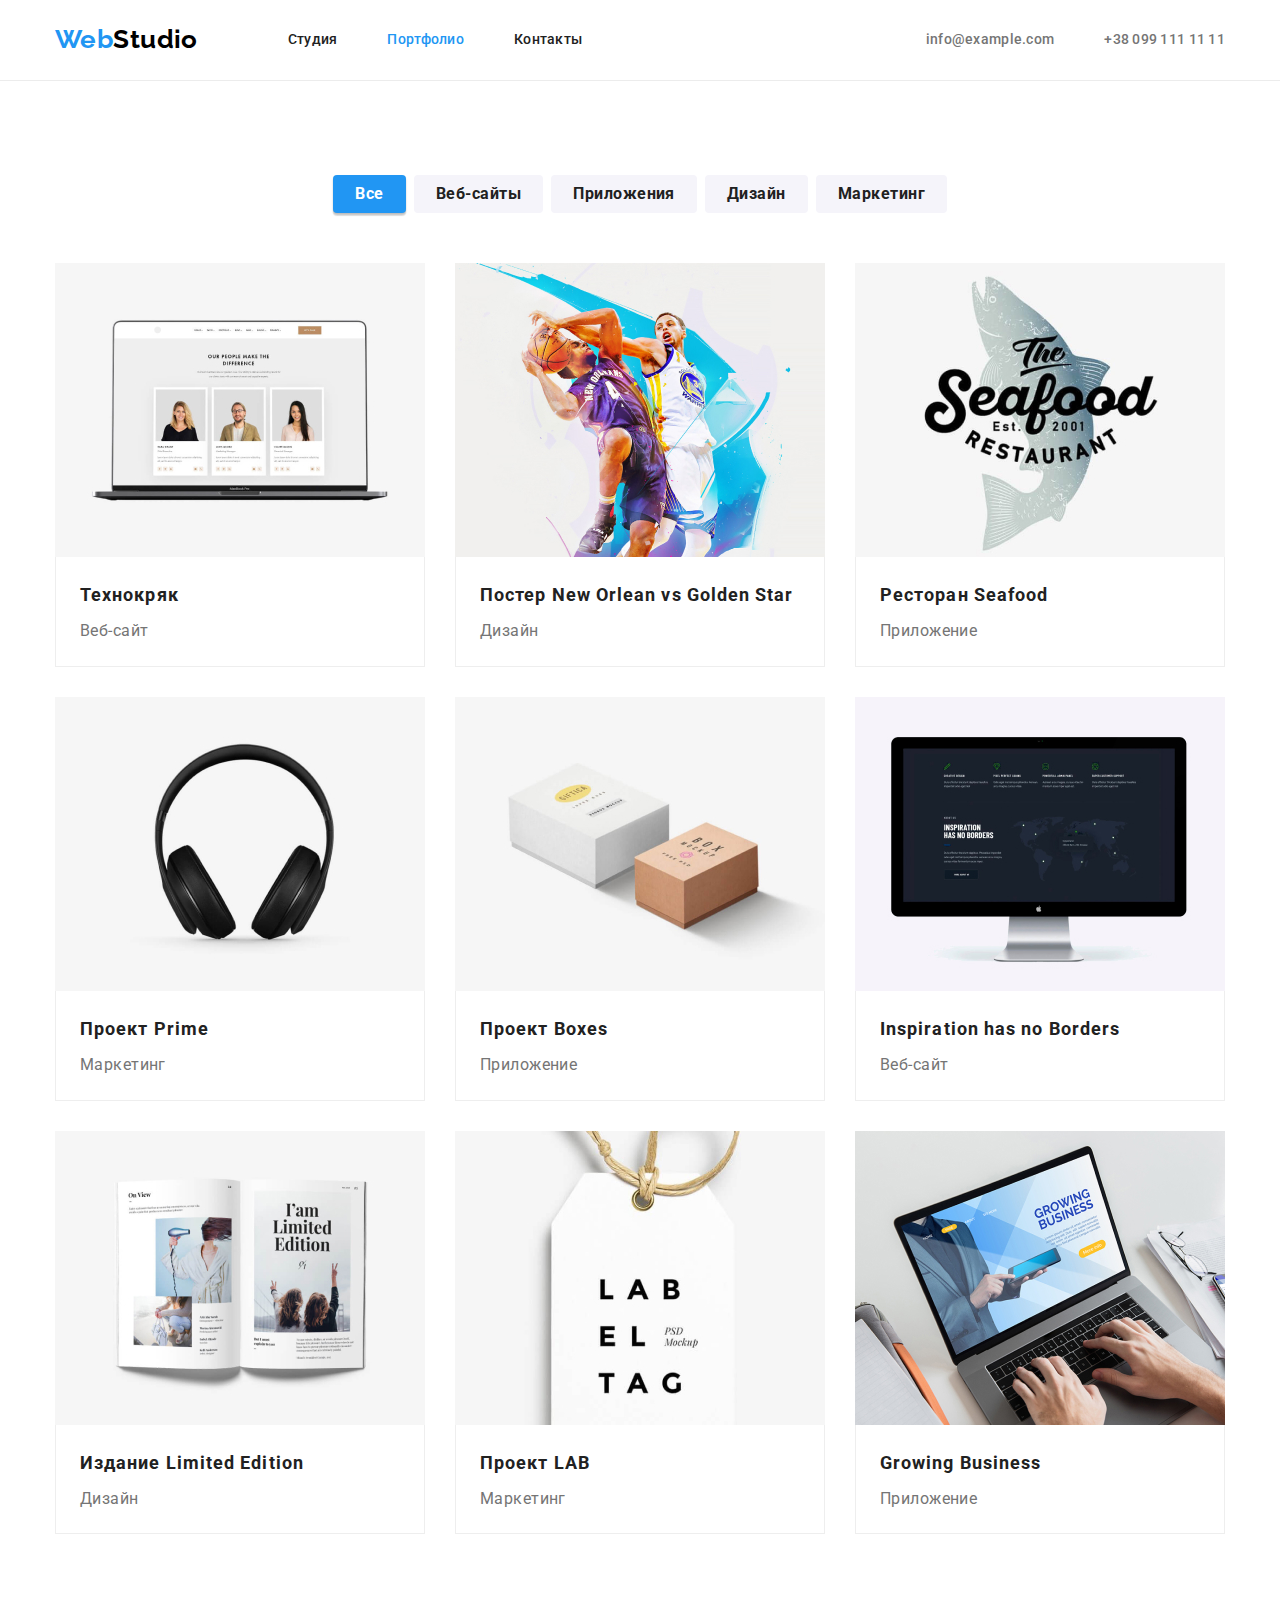
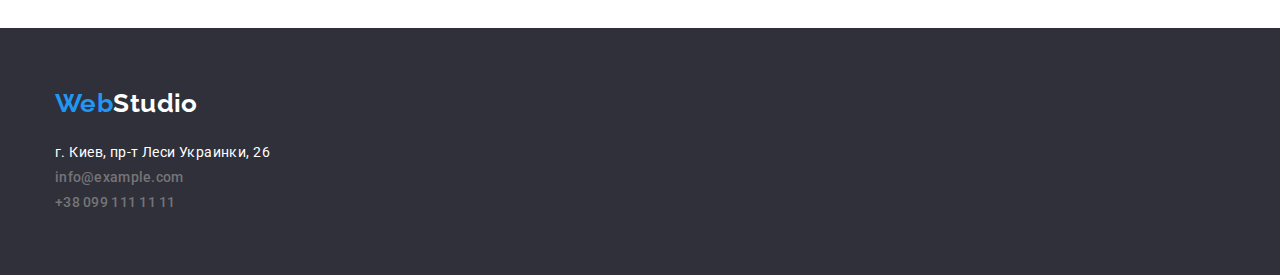
==== portfolio.html @ b79676b3 ":truck:" ====
<!DOCTYPE html>
<html lang="ru">
  <head>
    <meta charset="UTF-8" />
    <meta http-equiv="X-UA-Compatible" content="IE=edge" />
    <meta name="viewport" content="width=1600, initial-scale=1.0" />
    <title>Portfolio</title>
    <!-- Normalizer & fonts -->
    <link rel="stylesheet" href="./css/modern-normalize.min.css" />
    <link rel="preconnect" href="https://fonts.gstatic.com" />
    <link
      href="https://fonts.googleapis.com/css2?family=Raleway:wght@700&family=Roboto:wght@400;500;700;900&display=swap"
      rel="stylesheet"
    />
    <!-- Favicons -->
    <link
      rel="apple-touch-icon"
      sizes="76x76"
      href="./images/icons/favs/apple-touch-icon.png"
    />
    <link
      rel="icon"
      type="image/png"
      sizes="32x32"
      href="./images/icons/favs/favicon-32x32.png"
    />
    <link
      rel="icon"
      type="image/png"
      sizes="16x16"
      href="./images/icons/favs/favicon-16x16.png"
    />
    <link rel="manifest" href="./images/icons/favs/site.webmanifest" />
    <meta name="msapplication-TileColor" content="#2196f3" />
    <meta name="theme-color" content="#2196f3" />

    <!-- Site Styles -->
    <!-- <link rel="stylesheet" href="./css/common.css" />
    <link rel="stylesheet" href="./css/portfolio.css" /> -->
    <!-- TODO: Delete old styles -->
    <link rel="stylesheet" href="./css/styles.css">
  </head>
  <body>
    <!-- Header -->
    <header class="page-header">
      <div class="container main-nav">
        <!-- Logo -->
        <nav class="navigation">
          <div class="logo">
            <a href="./" class="logo__link"
              ><span class="logo__accent">Web</span>Studio</a
            >
          </div>

          <!-- Menu -->
          <ul class="menu list">
            <li class="menu__item">
              <a class="menu__link" href="./">Студия</a>
            </li>
            <li class="menu__item">
              <a class="menu__link current" href="portfolio.html">Портфолио</a>
            </li>
            <li class="menu__item">
              <a class="menu__link" href="">Контакты</a>
            </li>
          </ul>
        </nav>

        <!-- Login -->
        <ul class="contacts list">
          <li class="main-nav contacts__item">
            <a class="contacts__link" href="mailto://info@example.com"
              >info@example.com</a
            >
          </li>
          <li class="main-nav contacts__item">
            <a class="contacts__link" href="tel://+380991111111"
              >+38 099 111 11 11</a
            >
          </li>
        </ul>
      </div>
    </header>

    <!-- Main -->
    <main class="main">
      <!-- Our work -->
      <section class="section">
        <div class="container">
          <h1 class="section__heading hidden">Наши работы</h1>

          <!-- Filter -->
          <ul class="filter list">
            <li class="filter__item">
              <button type="button" class="filter__btn active button">
                Все
              </button>
            </li>
            <li class="filter__item">
              <button type="button" class="filter__btn button">
                Веб-сайты
              </button>
            </li>
            <li class="filter__item">
              <button type="button" class="filter__btn button">
                Приложения
              </button>
            </li>
            <li class="filter__item">
              <button type="button" class="filter__btn button">Дизайн</button>
            </li>
            <li class="filter__item">
              <button type="button" class="filter__btn button">
                Маркетинг
              </button>
            </li>
          </ul>
          <!-- Projects -->
          <ul class="project list">
            <li class="project__item">
              <img
                src="./images/portfolio/tehno.jpg"
                alt="Технокряк"
                width="370"
              />
              <div class="project__container">
                <h2 class="project__title">Технокряк</h2>
                <p class="project__descriptioon">Веб-сайт</p>
              </div>
            </li>
            <li class="project__item">
              <img
                src="./images/portfolio/new-orlean.jpg"
                alt="Постер New Orlean vs Golden Star"
                width="370"
              />
              <div class="project__container">
                <h2 class="project__title">Постер New Orlean vs Golden Star</h2>
                <p class="project__descriptioon">Дизайн</p>
              </div>
            </li>
            <li class="project__item">
              <img
                src="./images/portfolio/seafood.jpg"
                alt="Ресторан Seafood"
                width="370"
              />
              <div class="project__container">
                <h2 class="project__title">Ресторан Seafood</h2>
                <p class="project__descriptioon">Приложение</p>
              </div>
            </li>
            <li class="project__item">
              <img
                src="./images/portfolio/prime.jpg"
                alt="Проект Prime"
                width="370"
              />
              <div class="project__container">
                <h2 class="project__title">Проект Prime</h2>
                <p class="project__descriptioon">Маркетинг</p>
              </div>
            </li>
            <li class="project__item">
              <img
                src="./images/portfolio/boxes.jpg"
                alt="Проект Boxes"
                width="370"
              />
              <div class="project__container">
                <h2 class="project__title">Проект Boxes</h2>
                <p class="project__descriptioon">Приложение</p>
              </div>
            </li>
            <li class="project__item">
              <img
                src="./images/portfolio/inspiration.jpg"
                alt="Inspiration has no Borders"
                width="370"
              />
              <div class="project__container">
                <h2 class="project__title">Inspiration has no Borders</h2>
                <p class="project__descriptioon">Веб-сайт</p>
              </div>
            </li>
            <li class="project__item">
              <img
                src="./images/portfolio/limited-edition.jpg"
                alt="Издание Limited Edition"
                width="370"
              />
              <div class="project__container">
                <h2 class="project__title">Издание Limited Edition</h2>
                <p class="project__descriptioon">Дизайн</p>
              </div>
            </li>
            <li class="project__item">
              <img
                src="./images/portfolio/lab.jpg"
                alt="Проект LAB"
                width="370"
              />
              <div class="project__container">
                <h2 class="project__title">Проект LAB</h2>
                <p class="project__descriptioon">Маркетинг</p>
              </div>
            </li>
            <li class="project__item">
              <img
                src="./images/portfolio/growing-business.jpg"
                alt="Growing Business"
                width="370"
              />
              <div class="project__container">
                <h2 class="project__title">Growing Business</h2>
                <p class="project__descriptioon">Приложение</p>
              </div>
            </li>
          </ul>
        </div>
      </section>
    </main>

    <!-- Footer -->
    <footer class="footer">
      <div class="footer container">
        <div class="footer logo">
          <a href="./" class="logo__link"
            ><span class="logo__accent">Web</span>Studio</a
          >
        </div>

        <address class="footer contacts">
          г. Киев, пр-т Леси Украинки, 26
          <ul class="footer contacts list">
            <li class="footer contacts__item">
              <a class="contacts__link" href="mailto://info@example.com"
                >info@example.com</a
              >
            </li>
            <li class="footer contacts__item">
              <a class="contacts__link" href="tel://+380991111111"
                >+38 099 111 11 11</a
              >
            </li>
          </ul>
        </address>
      </div>
    </footer>
  </body>
</html>
---- css/styles.css ----
:root {
  --primary-bg-color: #fff;
  --secondary-bg: #f5f4fa;
  --ternary-bg: #2f303a;
  --primary-text-color: #757575;
  --title-text-color: #212121;
  --logo-color: #000;
  --accent: #2196f3;
  --border-color: #ececec;
  --border-box-color: #eeeeee;
}

body {
  display: flex;
  flex-direction: column;
  background: var(--primary-bg-color);
  color: var(--primary-text-color);

  font-family: 'Roboto', sans-serif;
  font-style: normal;
  font-weight: 400;
  font-size: 14px;
  line-height: 1.8;
  letter-spacing: 0.03em;
}

/*
   .d8888b.
  d88P  Y88b
  888    888
  888         .d88b.  88888b.d88b.  88888b.d88b.   .d88b.  88888b.
  888        d88""88b 888 "888 "88b 888 "888 "88b d88""88b 888 "88b
  888    888 888  888 888  888  888 888  888  888 888  888 888  888
  Y88b  d88P Y88..88P 888  888  888 888  888  888 Y88..88P 888  888
   "Y8888P"   "Y88P"  888  888  888 888  888  888  "Y88P"  888  888
   */

.list {
  list-style: none;
  padding: 0;
  margin: 0;
}

.hidden {
  display: none;
}

.section {
  padding-top: 94px;
  padding-bottom: 94px;
}

/* Wrapper */
.container {
  width: 1200px;
  margin-left: auto;
  margin-right: auto;
  padding-left: 15px;
  padding-right: 15px;
}

/* Header */
.page-header {
  color: var(--logo-color);
  border-bottom: 1px solid var(--border-color);
}

.page-header > .container {
  display: flex;
  align-items: center;
  justify-content: space-between;
}

.navigation {
  display: flex;
}
.navigation .logo__link {
  display: block;
  padding-top: 24px;
  padding-bottom: 24px;
}

/* Logo */
.logo {
  display: flex;
  font-family: Raleway, sans-serif;
  font-weight: 700;
  font-size: 26px;
  line-height: 1.2;
}

.logo__link {
  text-decoration: none;
  color: inherit;
}

.logo__accent {
  color: var(--accent);
}

/* Menu */
.menu {
  display: flex;
  margin-left: 90px;
}

.menu__item:not(:last-child) {
  margin-right: 50px;
}

/* Site nav */
.menu__link {
  display: block;
  padding-top: 32px;
  padding-bottom: 32px;
  color: var(--title-text-color);
  text-decoration: none;
  font-weight: 500;
  line-height: 1.14;
  letter-spacing: 0.02em;
}

.current,
.menu__link:hover,
.menu__link:focus {
  color: var(--accent);
}

/* Contacts Header */
.page-header .contacts {
  display: flex;
}

.main-nav.contacts__item > .contacts__link {
  display: flex;
  align-items: center;
  padding-top: 32px;
  padding-bottom: 32px;
}

.main-nav.contacts__item + .main-nav.contacts__item {
  margin-left: 50px;
}

/* Common Contacts */
.contacts {
  font-style: normal;
}

.contacts__link.link-mail::before {
  content: '';
  display: inline-block;
  background-image: url('../images/connect/envelope.svg');

  width: 16px;
  height: 16px;
  background-repeat: no-repeat;
  background-position: 50% 50%;
  margin-right: 10px;
}

.link-phone::before {
  display: inline-block;
  content: '';
  width: 10px;
  min-height: 16px;
  background-image: url('../images/connect/smartphone.svg');
  background-repeat: no-repeat;
  background-position: 50% 50%;
  margin-right: 10px;
}

.contacts__link {
  font-weight: 500;
  line-height: 1.14;
  letter-spacing: 0.02em;
  text-decoration: none;
  color: var(--primary-text-color);
}

.contacts__link:hover,
.contacts__link:focus {
  color: var(--accent);
}

/* Buttons */
.button {
  color: var(--primary-bg-color);
  background-color: var(--accent);
  border-radius: 4px;
  border: none;
  height: 50px;
  display: inline-block;
  padding: 10px 32px;
  min-width: 200px;

  font-family: inherit;
  font-weight: 700;
  font-size: 16px;
  line-height: 1.8;
  letter-spacing: 0.06em;
  text-decoration: none;
  cursor: pointer;
}

.button:hover {
  transition-duration: 0.4s;
  box-shadow: 0 4px 4px rgba(0, 0, 0, 0.15);
}

/* Footer */
.footer {
  background-color: var(--ternary-bg);
  color: var(--primary-bg-color);
}

.footer.container {
  padding-top: 60px;
  padding-bottom: 60px;
}

.footer.logo {
  margin-bottom: 20px;
}

.footer.logo__link {
  color: var(--primary-bg-color);
}

.footer.contacts__item {
  margin-top: 9;
}

/*
  888b     d888          d8b
  8888b   d8888          Y8P
  88888b.d88888
  888Y88888P888  8888b.  888 88888b.
  888 Y888P 888     "88b 888 888 "88b
  888  Y8P  888 .d888888 888 888  888
  888   "   888 888  888 888 888  888
  888       888 "Y888888 888 888  888
  */
/* Hero */
.hero {
  background-color: var(--ternary-bg);
  background-image: linear-gradient(
      to bottom,
      rgba(47, 48, 58, 0.4),
      rgba(47, 48, 58, 0.4)
    ),
    url('../images/hero_bg.jpg');
  background-position: 50% 50%;
  background-size: cover;
  text-align: center;
}

.hero > .container {
  padding: 200px;
}

.hero__title {
  margin-top: 0;
  margin-bottom: 30px;
  padding: 0;
  color: var(--primary-bg-color);
  font-weight: 900;
  font-size: 44px;
  line-height: 1.3;
  letter-spacing: 0.06em;
  text-transform: uppercase;
}

/* Sections */
.section__heading {
  margin-top: 0;
  margin-bottom: 50px;
  color: var(--title-text-color);
  font-weight: 700;
  font-size: 36px;
  line-height: 1.14;
  text-align: center;
  letter-spacing: 0.03em;
}

/* Features */
.features__title {
  margin-top: 0;
  margin-bottom: 10px;
  color: var(--title-text-color);
  font-weight: 700;
  line-height: 1.14;
  letter-spacing: 0.03em;
  text-transform: uppercase;
  color: var(--title-text-color);
}

.features.list {
  display: flex;
}

/* Icons background */
.features__item::before {
  display: block;
  content: '';
  min-width: 270px;
  height: 120px;
  background-color: var(--secondary-bg);

  border-radius: 4px;
  margin-bottom: 30px;
}

/* Icons */
.features__item:nth-child(1)::before {
  content: '';
  background-image: url(../images/icons/antenna.svg);
  background-size: 70px;
  background-position: center;
  background-repeat: no-repeat;
}

.features__item:nth-child(2)::before {
  content: '';
  background-image: url(../images/icons/clock.svg);
  background-size: 70px;
  background-position: center;
  background-repeat: no-repeat;
}

.features__item:nth-child(3)::before {
  content: '';
  background-image: url(../images/icons/diagram.svg);
  background-size: 70px;
  background-position: center;
  background-repeat: no-repeat;
}

.features__item:nth-child(4)::before {
  content: '';
  background-image: url(../images/icons/astronaut.svg);
  background-size: 70px;
  background-position: center;
  background-repeat: no-repeat;
}

.features__item + .features__item {
  margin-left: 30px;
}

.features p {
  margin-top: 0;
  margin-bottom: 0;
}

.section.development {
  padding-top: 0;
}

/* Development */
.dev.list {
  display: flex;
}

.dev__item + .dev__item {
  margin-left: 30px;
}

/* Team */
.section.team {
  background-color: var(--secondary-bg);
}

.team.list {
  display: flex;
}

.team__item + .team__item {
  margin-left: 30px;
}

.team__item {
  padding-bottom: 30px;
  background-color: var(--primary-bg-color);
  font-size: 16px;
  line-height: 1.14;
  text-align: center;
}

.team__title {
  margin-top: 30px;
  margin-bottom: 0;
  color: var(--title-text-color);
  font-weight: 500;
  font-size: 16px;
  line-height: 1.18;
}

.team__item p {
  margin-top: 10px;
  margin-bottom: 0;
}

/*
  8888888b.                  888     .d888         888 d8b
  888   Y88b                 888    d88P"          888 Y8P
  888    888                 888    888            888
  888   d88P .d88b.  888d888 888888 888888 .d88b.  888 888  .d88b.
  8888888P" d88""88b 888P"   888    888   d88""88b 888 888 d88""88b
  888       888  888 888     888    888   888  888 888 888 888  888
  888       Y88..88P 888     Y88b.  888   Y88..88P 888 888 Y88..88P
  888        "Y88P"  888      "Y888 888    "Y88P"  888 888  "Y88P"
*/

/* Filter */
.filter {
  display: flex;
  align-items: center;
  justify-content: center;
  margin-bottom: 50px;
}

.filter__item:not(:last-child) {
  margin-right: 8px;
}

/* Filter Buttons */
.filter__btn {
  min-width: 73px;
  height: 38px;
  padding: 6px 22px;
  background-color: var(--secondary-bg);
  color: var(--title-text-color);
  font-size: 16px;
  line-height: 1.62;
  text-align: center;
  letter-spacing: 0.03em;
}

.filter__btn.active,
.filter__btn:hover,
.filter__btn:focus {
  background-color: var(--accent);
  color: var(--primary-bg-color);
  box-shadow: 0px 3px 1px rgba(0, 0, 0, 0.1), 0px 1px 2px rgba(0, 0, 0, 0.08),
    0px 2px 2px rgba(0, 0, 0, 0.12);
}

/* Projects */
.project {
  display: flex;
  flex-wrap: wrap;
}

.project__container {
  border: 1px solid var(--border-box-color);
  border-top: none;
  margin-top: 0;
  padding-top: 20px;
  padding-bottom: 20px;
  padding-left: 24px;
}
.project__item img {
  margin: none;
  display: block;
}

.project__item:not(:nth-child(3n)) {
  margin-right: 30px;
}

.project__item:not(:nth-last-child(-n + 3)) {
  margin-bottom: 30px;
}
/* Project text */
.project__title {
  margin: 0;
  color: var(--title-text-color);
  font-size: 18px;
  line-height: 2;
  font-weight: 700;
  letter-spacing: 0.06em;
}

.project__descriptioon {
  margin-top: 4px;
  margin-bottom: 0;
  font-size: 16px;
  line-height: 1.8;
}
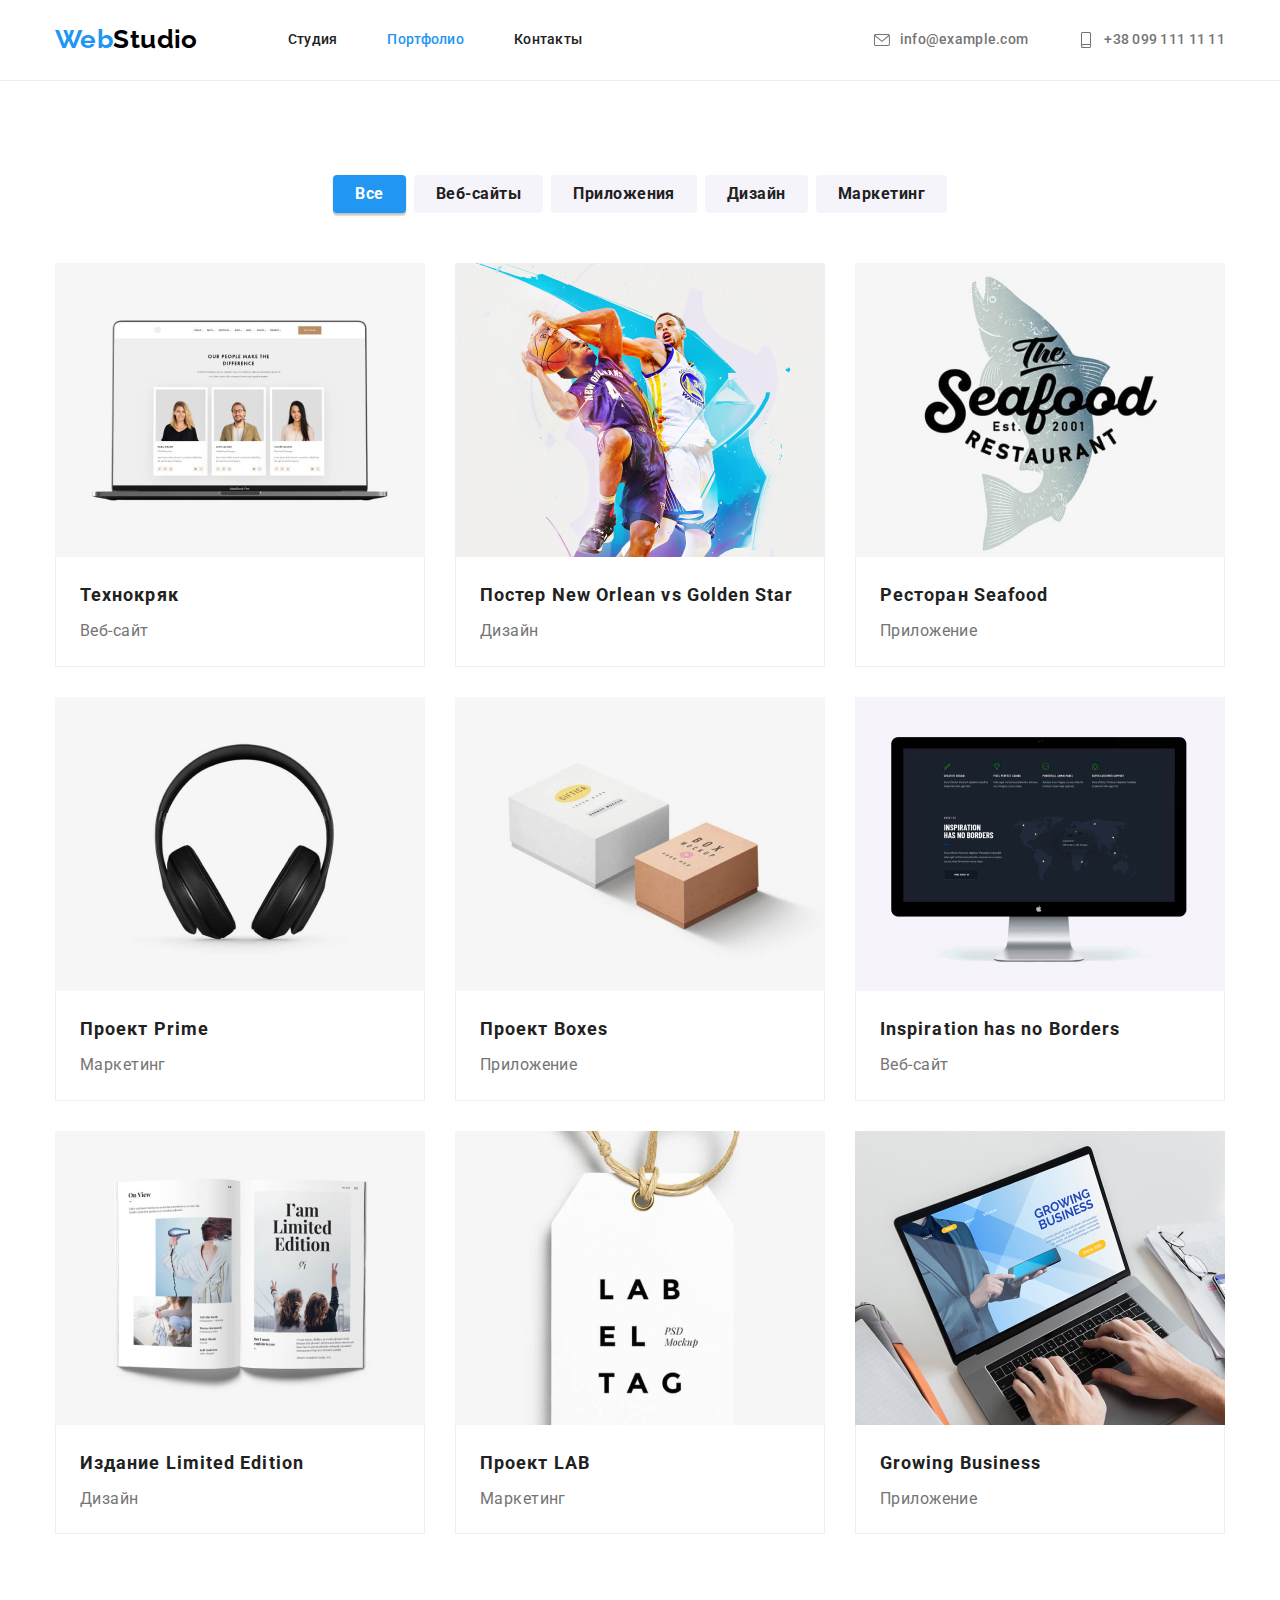
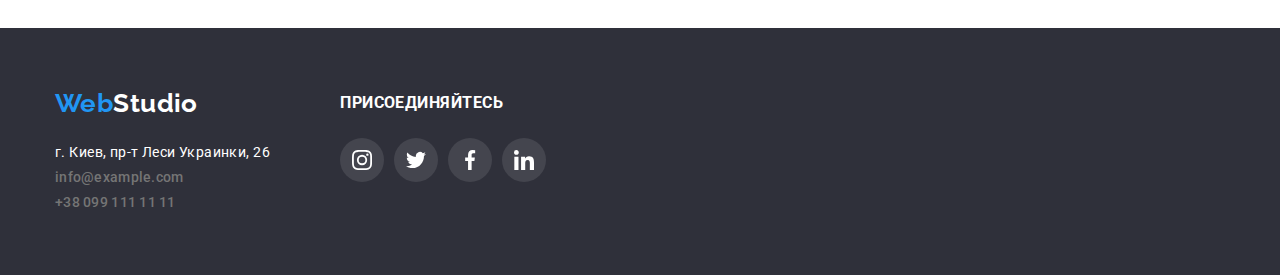
==== commit 06408a08: "Social links part #3" ====
--- a/portfolio.html
+++ b/portfolio.html
@@ -35,10 +35,7 @@
     <meta name="theme-color" content="#2196f3" />
 
     <!-- Site Styles -->
-    <!-- <link rel="stylesheet" href="./css/common.css" />
-    <link rel="stylesheet" href="./css/portfolio.css" /> -->
-    <!-- TODO: Delete old styles -->
-    <link rel="stylesheet" href="./css/styles.css">
+    <link rel="stylesheet" href="./css/styles.css" />
   </head>
   <body>
     <!-- Header -->
@@ -66,16 +63,22 @@
           </ul>
         </nav>
 
-        <!-- Login -->
+        <!-- Contacts -->
         <ul class="contacts list">
           <li class="main-nav contacts__item">
-            <a class="contacts__link" href="mailto://info@example.com"
-              >info@example.com</a
+            <a class="contacts__link" href="mailto://info@example.com">
+              <svg class="link-icon">
+                <use href="./images/icons/sprites.svg#envelope"></use>
+              </svg>
+              info@example.com</a
             >
           </li>
           <li class="main-nav contacts__item">
-            <a class="contacts__link" href="tel://+380991111111"
-              >+38 099 111 11 11</a
+            <a class="contacts__link" href="tel://+380991111111">
+              <svg class="link-icon">
+                <use href="./images/icons/sprites.svg#smartphone"></use>
+              </svg>
+              +38 099 111 11 11</a
             >
           </li>
         </ul>
@@ -224,27 +227,64 @@
     <!-- Footer -->
     <footer class="footer">
       <div class="footer container">
-        <div class="footer logo">
-          <a href="./" class="logo__link"
-            ><span class="logo__accent">Web</span>Studio</a
-          >
-        </div>
-
-        <address class="footer contacts">
-          г. Киев, пр-т Леси Украинки, 26
-          <ul class="footer contacts list">
-            <li class="footer contacts__item">
-              <a class="contacts__link" href="mailto://info@example.com"
-                >info@example.com</a
-              >
-            </li>
-            <li class="footer contacts__item">
-              <a class="contacts__link" href="tel://+380991111111"
-                >+38 099 111 11 11</a
-              >
-            </li>
-          </ul>
-        </address>
+        <section class="footer__item">
+          <h2 class="hidden">Адрес</h2>
+          <div class="footer logo">
+            <a href="./" class="logo__link"
+              ><span class="logo__accent">Web</span>Studio</a
+            >
+          </div>
+
+          <address class="footer contacts">
+            г. Киев, пр-т Леси Украинки, 26
+            <ul class="footer contacts list">
+              <li class="footer contacts__item">
+                <a class="contacts__link" href="mailto://info@example.com"
+                  >info@example.com</a
+                >
+              </li>
+              <li class="footer contacts__item">
+                <a class="contacts__link" href="tel://+380991111111"
+                  >+38 099 111 11 11</a
+                >
+              </li>
+            </ul>
+          </address>
+        </section>
+
+        <section class="footer__item join">
+          <h3 class="join__title">присоединяйтесь</h3>
+          <ul class="join__social list">
+            <li class="join__item">
+              <a class="join social__link" href="">
+                <svg class="social-icon">
+                  <use href="./images/icons/sprites.svg#instagram"></use>
+                </svg>
+              </a>
+            </li>
+            <li class="join__item">
+              <a class="join social__link" href="">
+                <svg class="social-icon">
+                  <use href="./images/icons/sprites.svg#twitter"></use>
+                </svg>
+              </a>
+            </li>
+            <li class="join__item">
+              <a class="join social__link" href="">
+                <svg class="social-icon">
+                  <use href="./images/icons/sprites.svg#facebook"></use>
+                </svg>
+              </a>
+            </li>
+            <li class="join__item">
+              <a class="join social__link" href="">
+                <svg class="social-icon">
+                  <use href="./images/icons/sprites.svg#linkedin"></use>
+                </svg>
+              </a>
+            </li>
+          </ul>
+        </section>
       </div>
     </footer>
   </body>
--- a/css/styles.css
+++ b/css/styles.css
@@ -8,6 +8,7 @@
   --accent: #2196f3;
   --border-color: #ececec;
   --border-box-color: #eeeeee;
+  --ternary-buttons: #afb1b8;
 }
 
 body {
@@ -22,6 +23,22 @@
   font-size: 14px;
   line-height: 1.8;
   letter-spacing: 0.03em;
+}
+
+h1,
+h2,
+h3,
+h4,
+h5,
+h6,
+p {
+  margin: 0;
+}
+
+img {
+  display: block;
+  max-width: 100%;
+  height: auto;
 }
 
 /*
@@ -42,7 +59,9 @@
 }
 
 .hidden {
-  display: none;
+  visibility: hidden;
+  pointer-events: none;
+  position: absolute;
 }
 
 .section {
@@ -59,7 +78,12 @@
   padding-right: 15px;
 }
 
-/* Header */
+/*
+_  _ ____ ____ ___  ____ ____
+|__| |___ |__| |  \ |___ |__/
+|  | |___ |  | |__/ |___ |  \
+
+*/
 .page-header {
   color: var(--logo-color);
   border-bottom: 1px solid var(--border-color);
@@ -80,7 +104,11 @@
   padding-bottom: 24px;
 }
 
-/* Logo */
+/*
+ |   _   _   _
+ |_ (_) (_| (_)
+         _|
+*/
 .logo {
   display: flex;
   font-family: Raleway, sans-serif;
@@ -98,7 +126,10 @@
   color: var(--accent);
 }
 
-/* Menu */
+/*
+ |\/|  _  ._
+ |  | (/_ | | |_|
+*/
 .menu {
   display: flex;
   margin-left: 90px;
@@ -126,6 +157,15 @@
   color: var(--accent);
 }
 
+/*
+____ ____ _  _ ___ ____ ____ ___ ____
+|    |  | |\ |  |  |__| |     |  [__
+|___ |__| | \|  |  |  | |___  |  ___]
+*/
+.contacts {
+  font-style: normal;
+}
+
 /* Contacts Header */
 .page-header .contacts {
   display: flex;
@@ -142,32 +182,11 @@
   margin-left: 50px;
 }
 
-/* Common Contacts */
-.contacts {
-  font-style: normal;
-}
-
-.contacts__link.link-mail::before {
-  content: '';
-  display: inline-block;
-  background-image: url('../images/connect/envelope.svg');
-
+.link-icon {
+  fill: currentColor;
+  margin-right: 10px;
   width: 16px;
   height: 16px;
-  background-repeat: no-repeat;
-  background-position: 50% 50%;
-  margin-right: 10px;
-}
-
-.link-phone::before {
-  display: inline-block;
-  content: '';
-  width: 10px;
-  min-height: 16px;
-  background-image: url('../images/connect/smartphone.svg');
-  background-repeat: no-repeat;
-  background-position: 50% 50%;
-  margin-right: 10px;
 }
 
 .contacts__link {
@@ -183,7 +202,68 @@
   color: var(--accent);
 }
 
-/* Buttons */
+/*
+____ ____ ____ ___ ____ ____
+|___ |  | |  |  |  |___ |__/
+|    |__| |__|  |  |___ |  \
+*/
+.footer {
+  background-color: var(--ternary-bg);
+  color: var(--primary-bg-color);
+}
+
+.footer.container {
+  padding-top: 60px;
+  padding-bottom: 60px;
+  display: flex;
+}
+
+.footer.logo {
+  margin-bottom: 20px;
+}
+
+.footer.logo__link {
+  color: var(--primary-bg-color);
+}
+
+.footer.contacts__item {
+  margin-top: 9;
+}
+
+.footer__item:not(:last-child) {
+  margin-right: 70px;
+}
+
+/*
+ _ ____ _ _  _
+ | |  | | |\ |
+_| |__| | | \|
+
+*/
+.join__social {
+  display: flex;
+}
+
+.join__title {
+  margin-bottom: 20px;
+  font-weight: 700;
+  letter-spacing: 0.03em;
+  text-transform: uppercase;
+}
+
+.join__item:not(:last-child) {
+  margin-right: 10px;
+}
+
+.join.social__link {
+  background: rgba(255, 255, 255, 0.1);
+}
+
+/*
+___  _  _ ___ ___ ____ _  _ ____
+|__] |  |  |   |  |  | |\ | [__
+|__] |__|  |   |  |__| | \| ___]
+*/
 .button {
   color: var(--primary-bg-color);
   background-color: var(--accent);
@@ -203,32 +283,10 @@
   cursor: pointer;
 }
 
-.button:hover {
+.button:hover,
+.button:focus {
   transition-duration: 0.4s;
   box-shadow: 0 4px 4px rgba(0, 0, 0, 0.15);
-}
-
-/* Footer */
-.footer {
-  background-color: var(--ternary-bg);
-  color: var(--primary-bg-color);
-}
-
-.footer.container {
-  padding-top: 60px;
-  padding-bottom: 60px;
-}
-
-.footer.logo {
-  margin-bottom: 20px;
-}
-
-.footer.logo__link {
-  color: var(--primary-bg-color);
-}
-
-.footer.contacts__item {
-  margin-top: 9;
 }
 
 /*
@@ -241,7 +299,11 @@
   888   "   888 888  888 888 888  888
   888       888 "Y888888 888 888  888
   */
-/* Hero */
+/*
+_  _ ____ ____ ____
+|__| |___ |__/ |  |
+|  | |___ |  \ |__|
+*/
 .hero {
   background-color: var(--ternary-bg);
   background-image: linear-gradient(
@@ -271,7 +333,11 @@
   text-transform: uppercase;
 }
 
-/* Sections */
+/*
+____ ____ ____ ___ _ ____ _  _ ____
+[__  |___ |     |  | |  | |\ | [__
+___] |___ |___  |  | |__| | \| ___]
+*/
 .section__heading {
   margin-top: 0;
   margin-bottom: 50px;
@@ -283,7 +349,11 @@
   letter-spacing: 0.03em;
 }
 
-/* Features */
+/*
+____ ____ ____ ___ _  _ ____ ____ ____
+|___ |___ |__|  |  |  | |__/ |___ [__
+|    |___ |  |  |  |__| |  \ |___ ___]
+*/
 .features__title {
   margin-top: 0;
   margin-bottom: 10px;
@@ -299,51 +369,6 @@
   display: flex;
 }
 
-/* Icons background */
-.features__item::before {
-  display: block;
-  content: '';
-  min-width: 270px;
-  height: 120px;
-  background-color: var(--secondary-bg);
-
-  border-radius: 4px;
-  margin-bottom: 30px;
-}
-
-/* Icons */
-.features__item:nth-child(1)::before {
-  content: '';
-  background-image: url(../images/icons/antenna.svg);
-  background-size: 70px;
-  background-position: center;
-  background-repeat: no-repeat;
-}
-
-.features__item:nth-child(2)::before {
-  content: '';
-  background-image: url(../images/icons/clock.svg);
-  background-size: 70px;
-  background-position: center;
-  background-repeat: no-repeat;
-}
-
-.features__item:nth-child(3)::before {
-  content: '';
-  background-image: url(../images/icons/diagram.svg);
-  background-size: 70px;
-  background-position: center;
-  background-repeat: no-repeat;
-}
-
-.features__item:nth-child(4)::before {
-  content: '';
-  background-image: url(../images/icons/astronaut.svg);
-  background-size: 70px;
-  background-position: center;
-  background-repeat: no-repeat;
-}
-
 .features__item + .features__item {
   margin-left: 30px;
 }
@@ -353,11 +378,40 @@
   margin-bottom: 0;
 }
 
+/*
+_ ____ ____ _  _ ____
+| |    |  | |\ | [__
+| |___ |__| | \| ___]
+
+*/
+
+.icon__wrapper {
+  display: flex;
+  justify-content: center;
+  align-items: center;
+  width: 270px;
+  height: 120px;
+  background-color: var(--secondary-bg);
+  border-radius: 4px;
+  margin-bottom: 30px;
+}
+
+.features-icon {
+  width: 70px;
+  height: 70px;
+}
+
+/*
+___  ____ _  _ ____ _    ____ ___  _  _ ____ _  _ ___
+|  \ |___ |  | |___ |    |  | |__] |\/| |___ |\ |  |
+|__/ |___  \/  |___ |___ |__| |    |  | |___ | \|  |
+
+*/
+
 .section.development {
   padding-top: 0;
 }
 
-/* Development */
 .dev.list {
   display: flex;
 }
@@ -366,7 +420,12 @@
   margin-left: 30px;
 }
 
-/* Team */
+/*
+___ ____ ____ _  _
+ |  |___ |__| |\/|
+ |  |___ |  | |  |
+
+*/
 .section.team {
   background-color: var(--secondary-bg);
 }
@@ -382,6 +441,9 @@
 .team__item {
   padding-bottom: 30px;
   background-color: var(--primary-bg-color);
+  box-shadow: 0px 1px 3px rgba(0, 0, 0, 0.12), 0px 1px 1px rgba(0, 0, 0, 0.14),
+    0px 2px 1px rgba(0, 0, 0, 0.2);
+  border-radius: 0px 0px 4px 4px;
   font-size: 16px;
   line-height: 1.14;
   text-align: center;
@@ -398,7 +460,87 @@
 
 .team__item p {
   margin-top: 10px;
+  margin-bottom: 16px;
+}
+
+/*
+_ ____ ____ _  _ ____
+| |    |  | |\ | [__
+| |___ |__| | \| ___]
+
+*/
+.social {
+  display: flex;
+  justify-content: center;
+}
+
+.social__item:not(:last-child) {
+  margin-right: 10px;
+}
+
+.social__link {
+  display: flex;
+  justify-content: center;
+  align-items: center;
+  width: 44px;
+  height: 44px;
+  border-radius: 50%;
+  color: var(--border);
+}
+.social__link:hover,
+.social__link:focus {
+  color: var(--primary-bg-color);
+  background-color: var(--accent);
+}
+
+.social-icon {
+  fill: currentColor;
+  width: 20px;
+  height: 20px;
+}
+
+/*
+___  ____ ____ ___ _  _ ____ ____ ____
+|__] |__| |__/  |  |\ | |___ |__/ [__
+|    |  | |  \  |  | \| |___ |  \ ___]
+*/
+
+.partners {
+  text-align: center;
+}
+
+.partners__list {
+  display: flex;
+  justify-content: center;
+  margin-top: 0px;
   margin-bottom: 0;
+}
+
+.partners__items:not(:last-child) {
+  margin-right: 30px;
+}
+
+/* Partners links & icons */
+.partners__link {
+  display: flex;
+  align-items: center;
+  width: 170px;
+  height: 90px;
+  border: 1px solid var(--ternary-buttons);
+  border-radius: 4px;
+  color: var(--ternary-buttons);
+  margin: 0;
+}
+
+.partners__link:hover,
+.partners__link:focus {
+  color: var(--accent);
+  border-color: var(--accent);
+}
+
+.partner-icon {
+  fill: currentColor;
+  height: 50px;
 }
 
 /*
@@ -412,7 +554,11 @@
   888        "Y88P"  888      "Y888 888    "Y88P"  888 888  "Y88P"
 */
 
-/* Filter */
+/*
+____ _ _    ___ ____ ____
+|___ | |     |  |___ |__/
+|    | |___  |  |___ |  \
+*/
 .filter {
   display: flex;
   align-items: center;
@@ -424,7 +570,11 @@
   margin-right: 8px;
 }
 
-/* Filter Buttons */
+/*
+  _                   _
+ |_ o | _|_  _  ._   |_)    _|_ _|_  _  ._   _
+ |  | |  |_ (/_ |    |_) |_| |_  |_ (_) | | _>
+*/
 .filter__btn {
   min-width: 73px;
   height: 38px;
@@ -446,7 +596,11 @@
     0px 2px 2px rgba(0, 0, 0, 0.12);
 }
 
-/* Projects */
+/*
+___  ____ ____  _ ____ ____ ___ ____
+|__] |__/ |  |  | |___ |     |  [__
+|    |  \ |__| _| |___ |___  |  ___]
+*/
 .project {
   display: flex;
   flex-wrap: wrap;
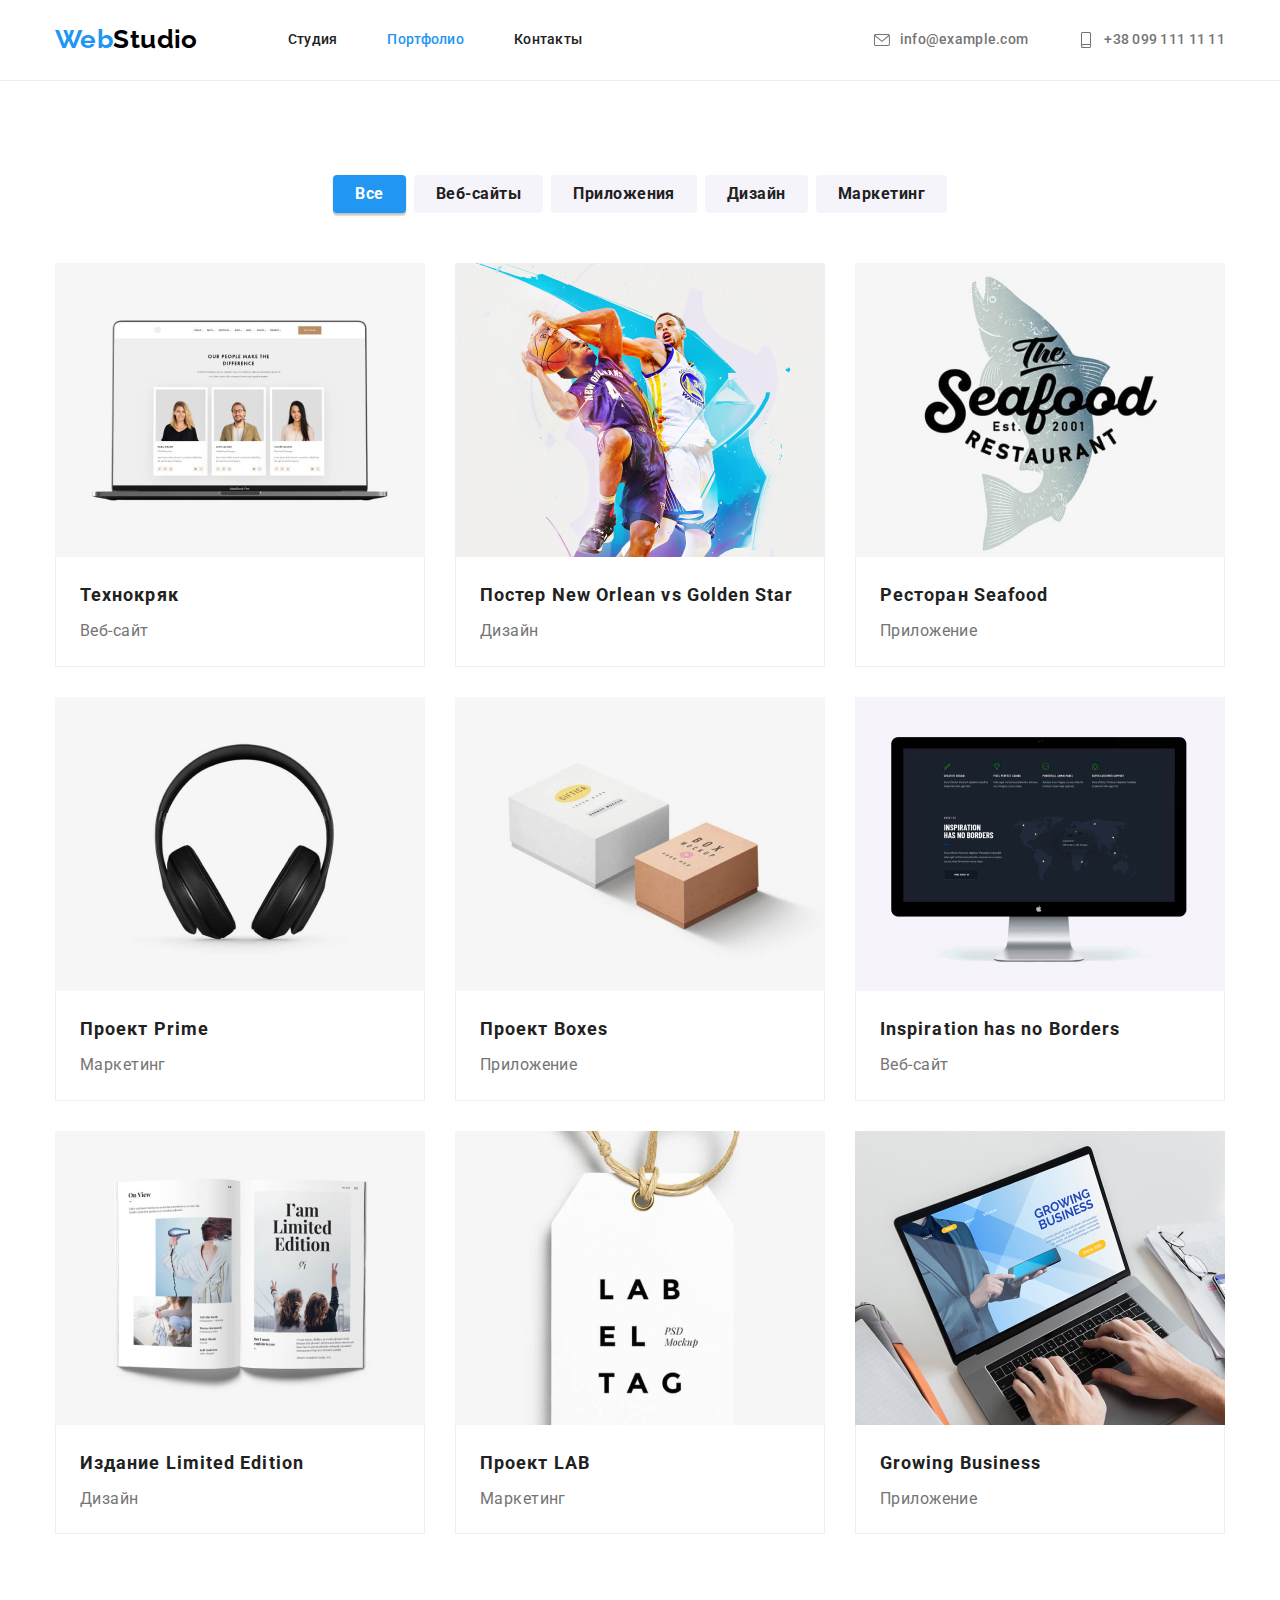
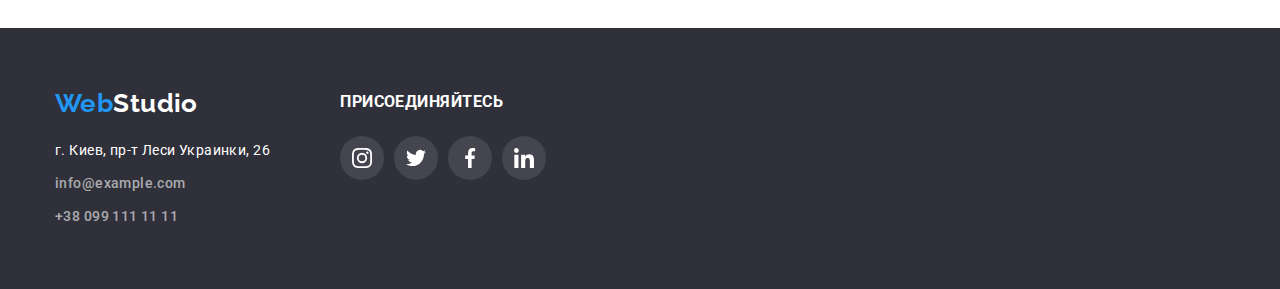
==== commit b39a54b8: ":bug:" ====
--- a/portfolio.html
+++ b/portfolio.html
@@ -118,6 +118,7 @@
               </button>
             </li>
           </ul>
+
           <!-- Projects -->
           <ul class="project list">
             <li class="project__item">
@@ -229,8 +230,8 @@
       <div class="footer container">
         <section class="footer__item">
           <h2 class="hidden">Адрес</h2>
-          <div class="footer logo">
-            <a href="./" class="logo__link"
+          <div class="logo">
+            <a href="" class="logo__link"
               ><span class="logo__accent">Web</span>Studio</a
             >
           </div>
@@ -239,12 +240,14 @@
             г. Киев, пр-т Леси Украинки, 26
             <ul class="footer contacts list">
               <li class="footer contacts__item">
-                <a class="contacts__link" href="mailto://info@example.com"
+                <a
+                  class="footer contacts__link"
+                  href="mailto://info@example.com"
                   >info@example.com</a
                 >
               </li>
               <li class="footer contacts__item">
-                <a class="contacts__link" href="tel://+380991111111"
+                <a class="footer contacts__link" href="tel://+380991111111"
                   >+38 099 111 11 11</a
                 >
               </li>
@@ -253,6 +256,7 @@
         </section>
 
         <section class="footer__item join">
+          <h2 class="hidden">Социальные сети</h2>
           <h3 class="join__title">присоединяйтесь</h3>
           <ul class="join__social list">
             <li class="join__item">
--- a/css/styles.css
+++ b/css/styles.css
@@ -9,6 +9,7 @@
   --border-color: #ececec;
   --border-box-color: #eeeeee;
   --ternary-buttons: #afb1b8;
+  --footer-links-color: rgba(255, 255, 255, 0.6);
 }
 
 body {
@@ -210,6 +211,9 @@
 .footer {
   background-color: var(--ternary-bg);
   color: var(--primary-bg-color);
+  font-size: 14px;
+  line-height: 1.71;
+  letter-spacing: 0.03em;
 }
 
 .footer.container {
@@ -218,16 +222,21 @@
   display: flex;
 }
 
-.footer.logo {
+.footer__item > .logo {
   margin-bottom: 20px;
 }
 
-.footer.logo__link {
-  color: var(--primary-bg-color);
+.footer.contacts__link {
+  color: var(--footer-links-color);
+}
+
+.contacts__link:hover,
+.contacts__link:focus {
+  color: var(--accent);
 }
 
 .footer.contacts__item {
-  margin-top: 9;
+  margin-top: 9px;
 }
 
 .footer__item:not(:last-child) {
@@ -269,7 +278,6 @@
   background-color: var(--accent);
   border-radius: 4px;
   border: none;
-  height: 50px;
   display: inline-block;
   padding: 10px 32px;
   min-width: 200px;
@@ -445,7 +453,7 @@
     0px 2px 1px rgba(0, 0, 0, 0.2);
   border-radius: 0px 0px 4px 4px;
   font-size: 16px;
-  line-height: 1.14;
+  line-height: 1.18;
   text-align: center;
 }
 
@@ -454,8 +462,6 @@
   margin-bottom: 0;
   color: var(--title-text-color);
   font-weight: 500;
-  font-size: 16px;
-  line-height: 1.18;
 }
 
 .team__item p {
@@ -577,7 +583,6 @@
 */
 .filter__btn {
   min-width: 73px;
-  height: 38px;
   padding: 6px 22px;
   background-color: var(--secondary-bg);
   color: var(--title-text-color);
@@ -614,9 +619,9 @@
   padding-bottom: 20px;
   padding-left: 24px;
 }
-.project__item img {
-  margin: none;
-  display: block;
+.project__item:hover {
+  box-shadow: 0px 1px 1px rgba(0, 0, 0, 0.12), 0px 4px 4px rgba(0, 0, 0, 0.06),
+    1px 4px 6px rgba(0, 0, 0, 0.16);
 }
 
 .project__item:not(:nth-child(3n)) {
